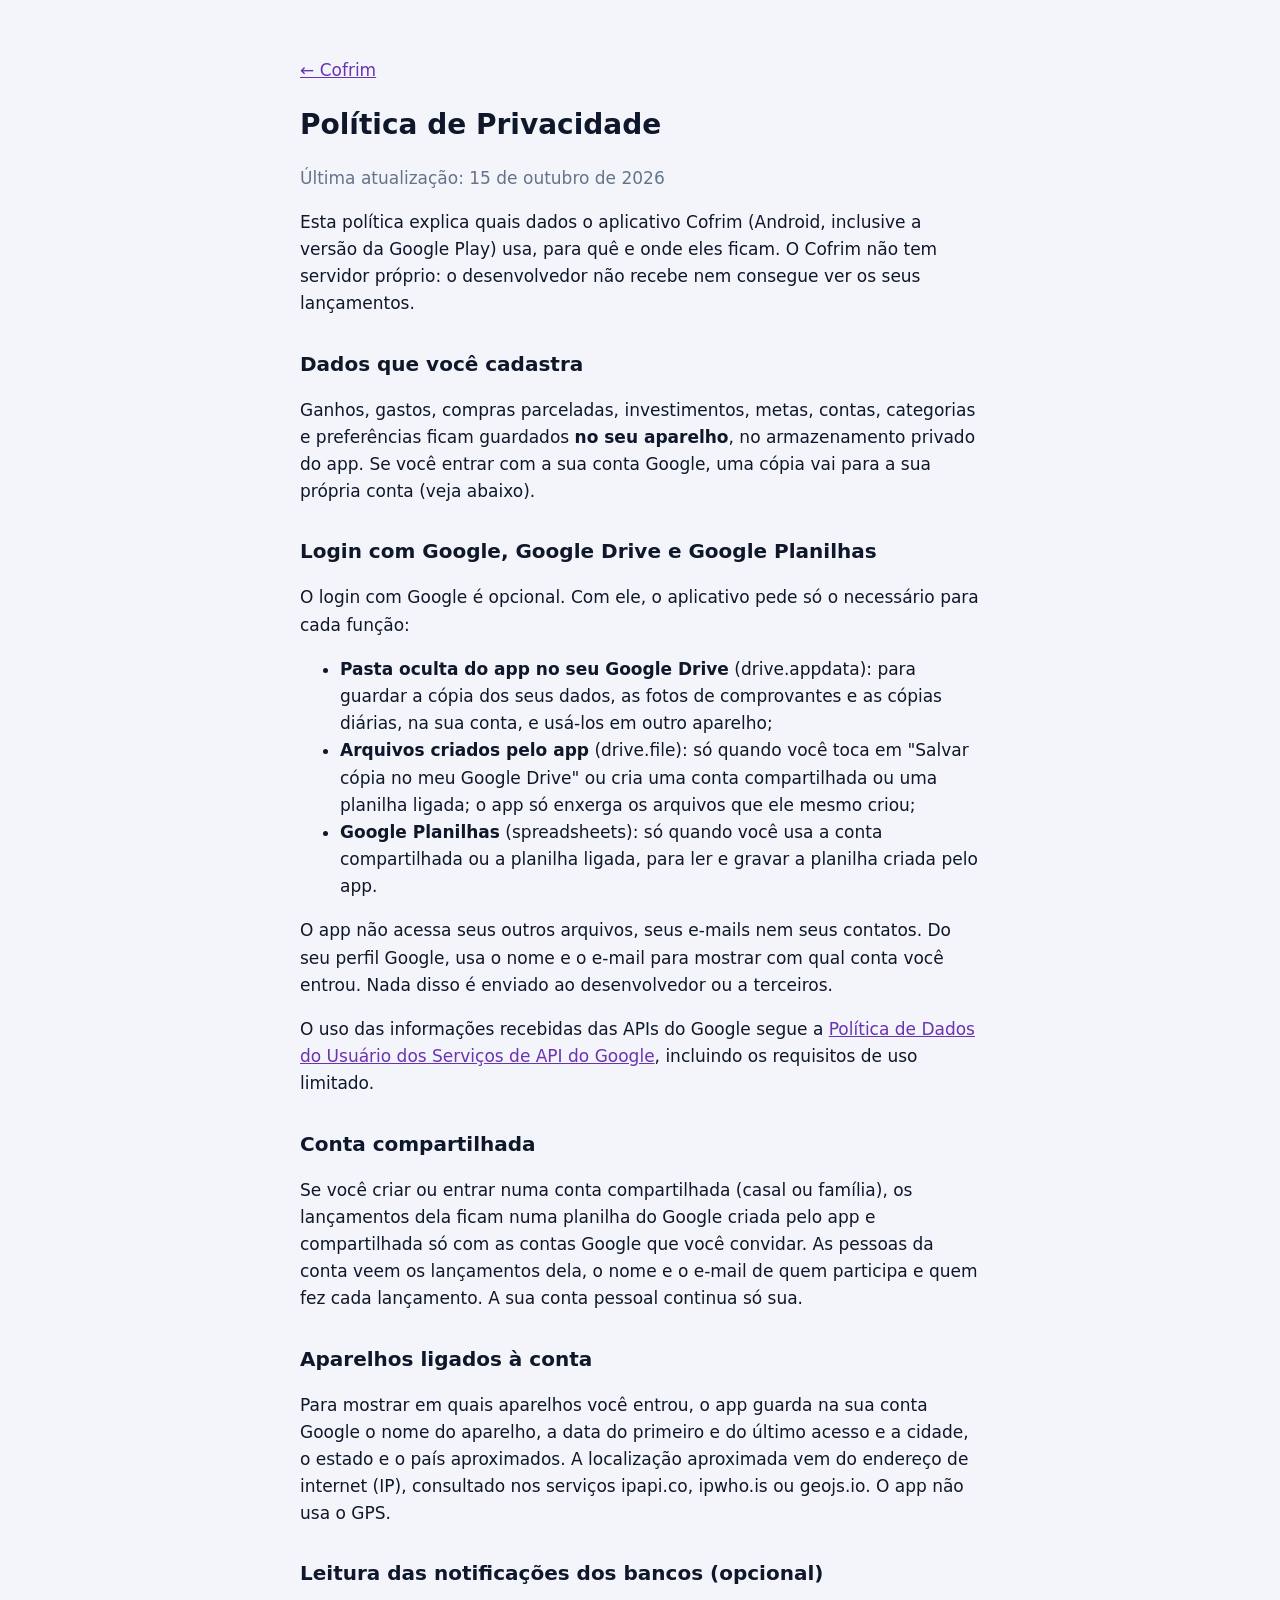
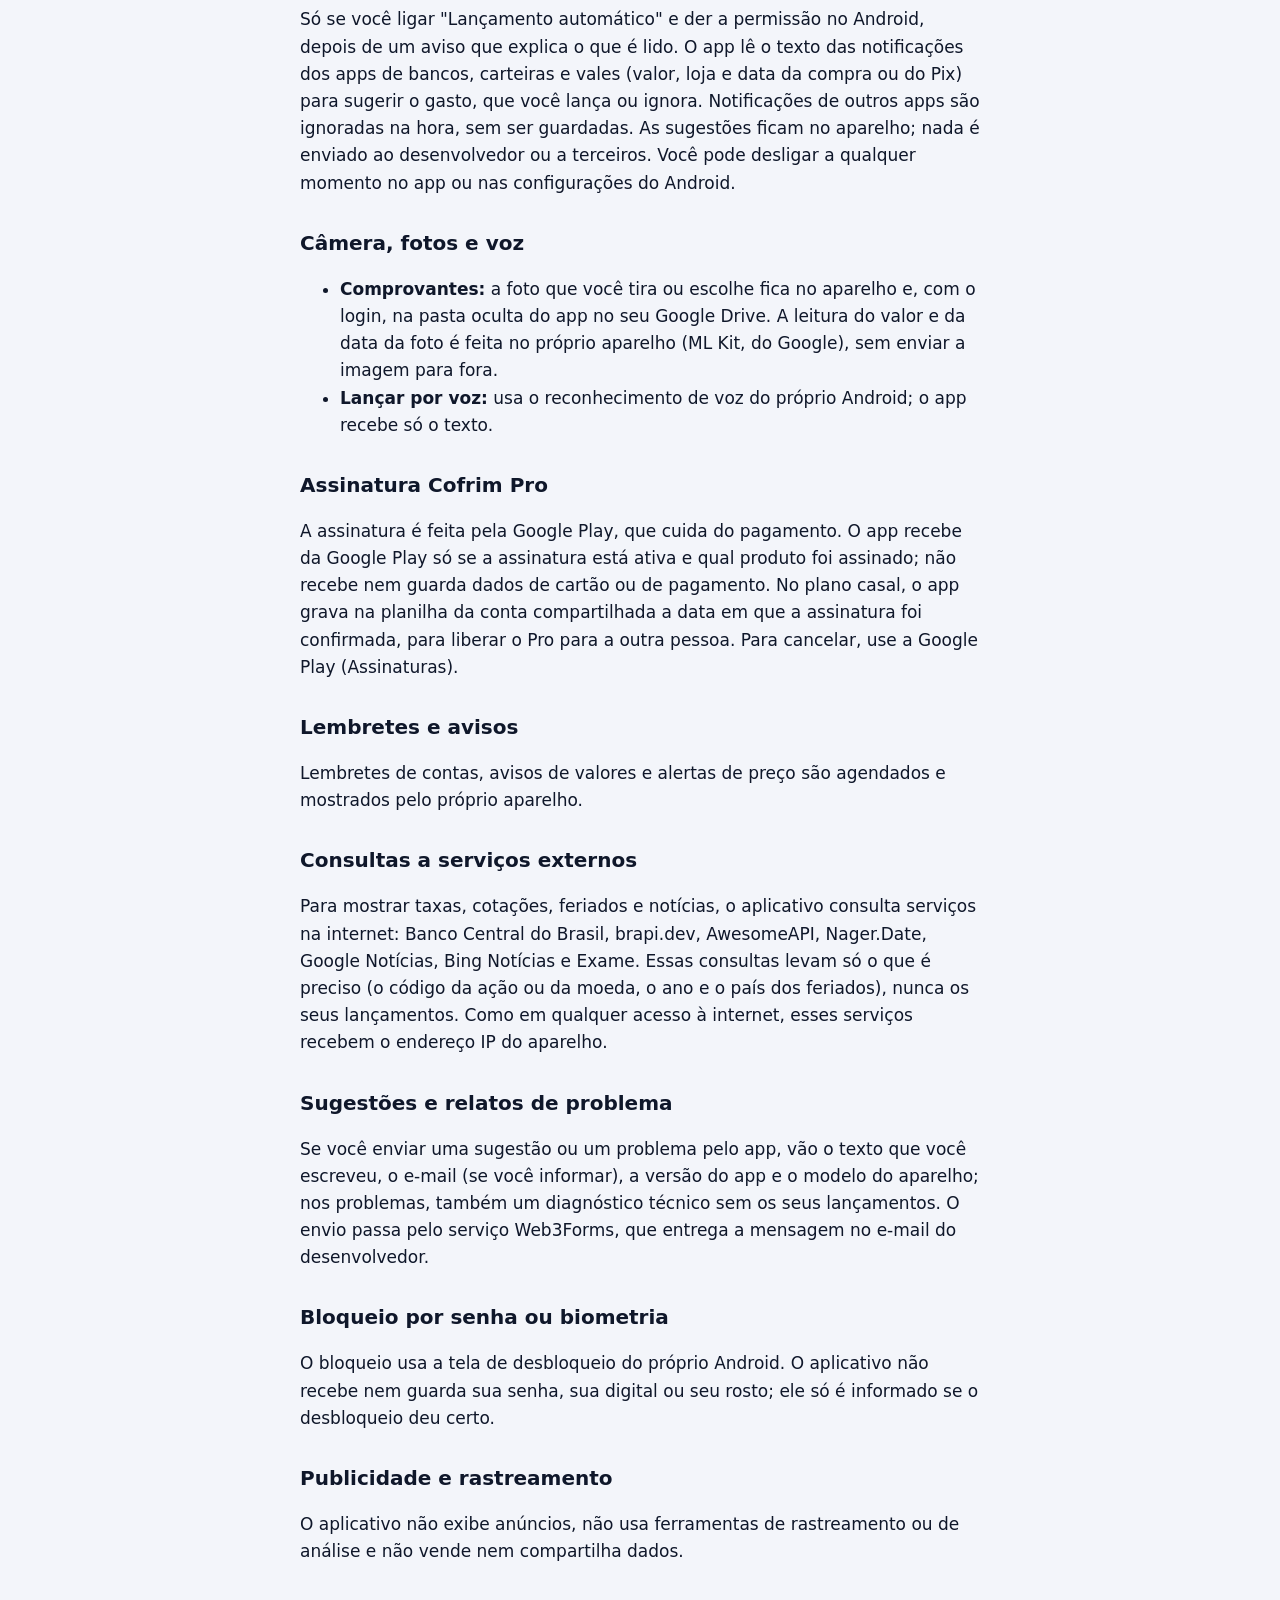
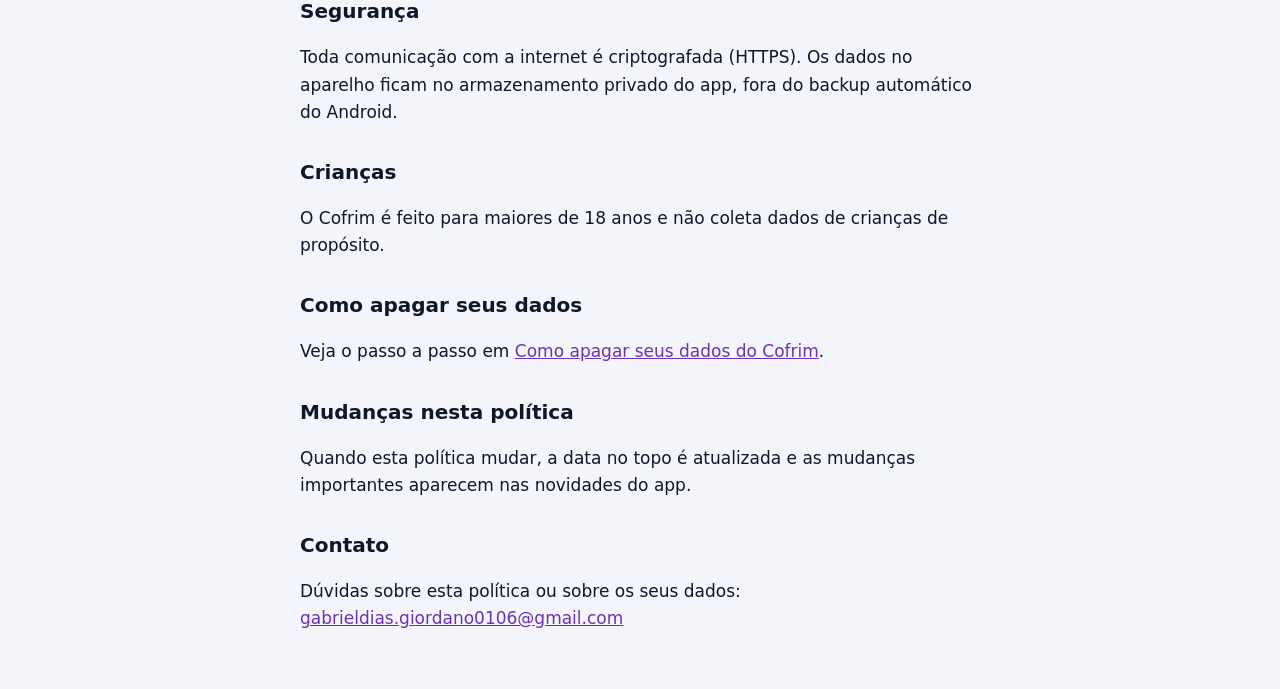
==== privacidade.html @ 3d2cd03a "Política de privacidade completa e página "Como apagar seus dados" (para a Google Play) Política: Dr" ====
<!doctype html>
<html lang="pt-BR">
<head>
<meta charset="utf-8">
<meta name="viewport" content="width=device-width, initial-scale=1">
<title>Política de Privacidade — Cofrim</title>
<style>
  body{margin:0;font:17px/1.6 system-ui,-apple-system,"Segoe UI",Roboto,sans-serif;color:#0f172a;background:#f3f5fa}
  main{max-width:680px;margin:0 auto;padding:40px 20px}
  h1{font-size:28px;margin-bottom:4px} h2{margin-top:30px;font-size:20px}
  a{color:#6b33b4} .muted{color:#64748b}
</style>
</head>
<body>
<main>
  <p><a href="index.html">← Cofrim</a></p>
  <h1>Política de Privacidade</h1>
  <p class="muted">Última atualização: 15 de outubro de 2026</p>

  <p>Esta política explica quais dados o aplicativo Cofrim (Android, inclusive a versão da Google Play) usa, para quê e
    onde eles ficam. O Cofrim não tem servidor próprio: o desenvolvedor não recebe nem consegue ver os seus lançamentos.</p>

  <h2>Dados que você cadastra</h2>
  <p>Ganhos, gastos, compras parceladas, investimentos, metas, contas, categorias e preferências ficam guardados
    <strong>no seu aparelho</strong>, no armazenamento privado do app. Se você entrar com a sua conta Google, uma cópia
    vai para a sua própria conta (veja abaixo).</p>

  <h2>Login com Google, Google Drive e Google Planilhas</h2>
  <p>O login com Google é opcional. Com ele, o aplicativo pede só o necessário para cada função:</p>
  <ul>
    <li><strong>Pasta oculta do app no seu Google Drive</strong> (drive.appdata): para guardar a cópia dos seus dados,
      as fotos de comprovantes e as cópias diárias, na sua conta, e usá-los em outro aparelho;</li>
    <li><strong>Arquivos criados pelo app</strong> (drive.file): só quando você toca em "Salvar cópia no meu Google
      Drive" ou cria uma conta compartilhada ou uma planilha ligada; o app só enxerga os arquivos que ele mesmo criou;</li>
    <li><strong>Google Planilhas</strong> (spreadsheets): só quando você usa a conta compartilhada ou a planilha ligada,
      para ler e gravar a planilha criada pelo app.</li>
  </ul>
  <p>O app não acessa seus outros arquivos, seus e-mails nem seus contatos. Do seu perfil Google, usa o nome e o e-mail
    para mostrar com qual conta você entrou. Nada disso é enviado ao desenvolvedor ou a terceiros.</p>
  <p>O uso das informações recebidas das APIs do Google segue a
    <a href="https://developers.google.com/terms/api-services-user-data-policy">Política de Dados do Usuário dos Serviços de API do Google</a>,
    incluindo os requisitos de uso limitado.</p>

  <h2>Conta compartilhada</h2>
  <p>Se você criar ou entrar numa conta compartilhada (casal ou família), os lançamentos dela ficam numa planilha do
    Google criada pelo app e compartilhada só com as contas Google que você convidar. As pessoas da conta veem os
    lançamentos dela, o nome e o e-mail de quem participa e quem fez cada lançamento. A sua conta pessoal continua só sua.</p>

  <h2>Aparelhos ligados à conta</h2>
  <p>Para mostrar em quais aparelhos você entrou, o app guarda na sua conta Google o nome do aparelho, a data do
    primeiro e do último acesso e a cidade, o estado e o país aproximados. A localização aproximada vem do endereço de
    internet (IP), consultado nos serviços ipapi.co, ipwho.is ou geojs.io. O app não usa o GPS.</p>

  <h2>Leitura das notificações dos bancos (opcional)</h2>
  <p>Só se você ligar "Lançamento automático" e der a permissão no Android, depois de um aviso que explica o que é lido.
    O app lê o texto das notificações dos apps de bancos, carteiras e vales (valor, loja e data da compra ou do Pix)
    para sugerir o gasto, que você lança ou ignora. Notificações de outros apps são ignoradas na hora, sem ser
    guardadas. As sugestões ficam no aparelho; nada é enviado ao desenvolvedor ou a terceiros. Você pode desligar a
    qualquer momento no app ou nas configurações do Android.</p>

  <h2>Câmera, fotos e voz</h2>
  <ul>
    <li><strong>Comprovantes:</strong> a foto que você tira ou escolhe fica no aparelho e, com o login, na pasta oculta
      do app no seu Google Drive. A leitura do valor e da data da foto é feita no próprio aparelho (ML Kit, do Google),
      sem enviar a imagem para fora.</li>
    <li><strong>Lançar por voz:</strong> usa o reconhecimento de voz do próprio Android; o app recebe só o texto.</li>
  </ul>

  <h2>Assinatura Cofrim Pro</h2>
  <p>A assinatura é feita pela Google Play, que cuida do pagamento. O app recebe da Google Play só se a assinatura
    está ativa e qual produto foi assinado; não recebe nem guarda dados de cartão ou de pagamento. No plano casal, o
    app grava na planilha da conta compartilhada a data em que a assinatura foi confirmada, para liberar o Pro para a
    outra pessoa. Para cancelar, use a Google Play (Assinaturas).</p>

  <h2>Lembretes e avisos</h2>
  <p>Lembretes de contas, avisos de valores e alertas de preço são agendados e mostrados pelo próprio aparelho.</p>

  <h2>Consultas a serviços externos</h2>
  <p>Para mostrar taxas, cotações, feriados e notícias, o aplicativo consulta serviços na internet: Banco Central do
    Brasil, brapi.dev, AwesomeAPI, Nager.Date, Google Notícias, Bing Notícias e Exame. Essas consultas levam só o que
    é preciso (o código da ação ou da moeda, o ano e o país dos feriados), nunca os seus lançamentos. Como em qualquer
    acesso à internet, esses serviços recebem o endereço IP do aparelho.</p>

  <h2>Sugestões e relatos de problema</h2>
  <p>Se você enviar uma sugestão ou um problema pelo app, vão o texto que você escreveu, o e-mail (se você informar),
    a versão do app e o modelo do aparelho; nos problemas, também um diagnóstico técnico sem os seus lançamentos. O
    envio passa pelo serviço Web3Forms, que entrega a mensagem no e-mail do desenvolvedor.</p>

  <h2>Bloqueio por senha ou biometria</h2>
  <p>O bloqueio usa a tela de desbloqueio do próprio Android. O aplicativo não recebe nem guarda sua senha,
    sua digital ou seu rosto; ele só é informado se o desbloqueio deu certo.</p>

  <h2>Publicidade e rastreamento</h2>
  <p>O aplicativo não exibe anúncios, não usa ferramentas de rastreamento ou de análise e não vende nem compartilha dados.</p>

  <h2>Segurança</h2>
  <p>Toda comunicação com a internet é criptografada (HTTPS). Os dados no aparelho ficam no armazenamento privado do
    app, fora do backup automático do Android.</p>

  <h2>Crianças</h2>
  <p>O Cofrim é feito para maiores de 18 anos e não coleta dados de crianças de propósito.</p>

  <h2>Como apagar seus dados</h2>
  <p>Veja o passo a passo em <a href="excluir-dados.html">Como apagar seus dados do Cofrim</a>.</p>

  <h2>Mudanças nesta política</h2>
  <p>Quando esta política mudar, a data no topo é atualizada e as mudanças importantes aparecem nas novidades do app.</p>

  <h2>Contato</h2>
  <p>Dúvidas sobre esta política ou sobre os seus dados:
    <a href="mailto:gabrieldias.giordano0106@gmail.com">gabrieldias.giordano0106@gmail.com</a></p>
</main>
</body>
</html>
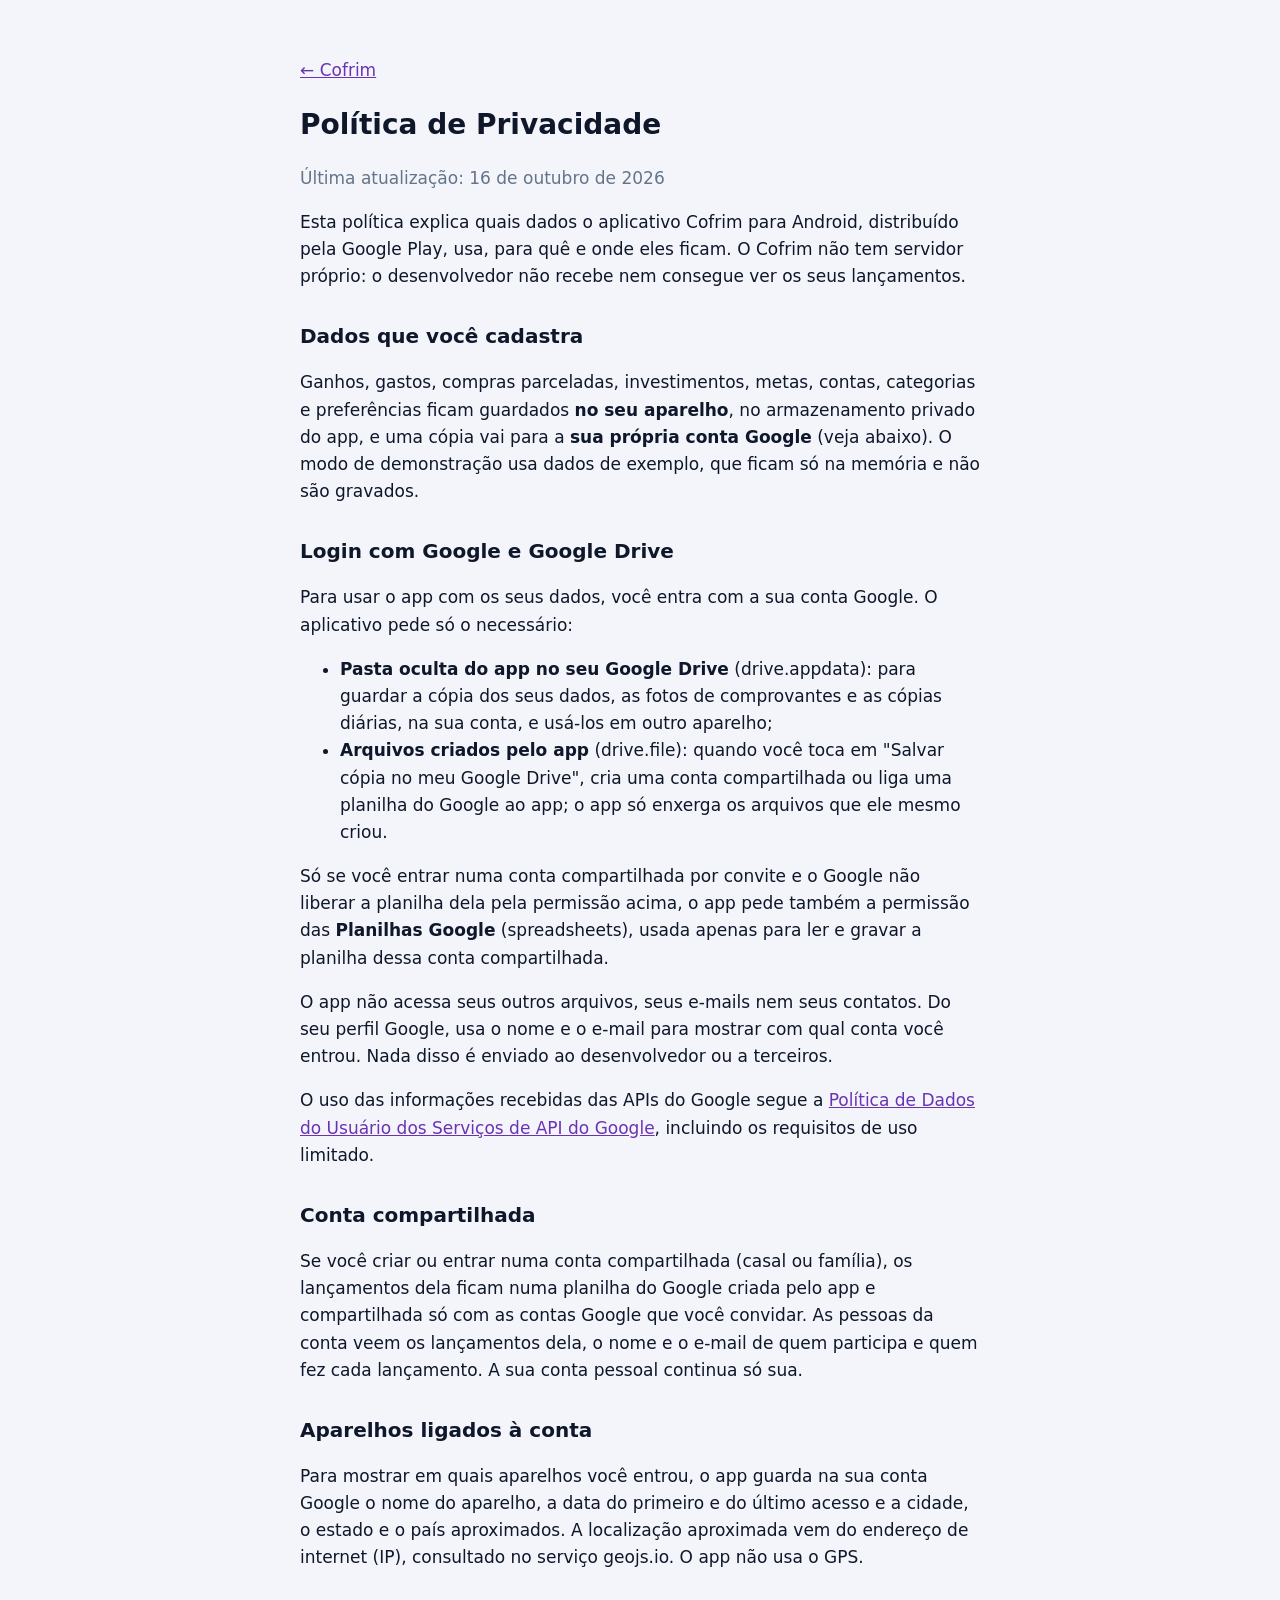
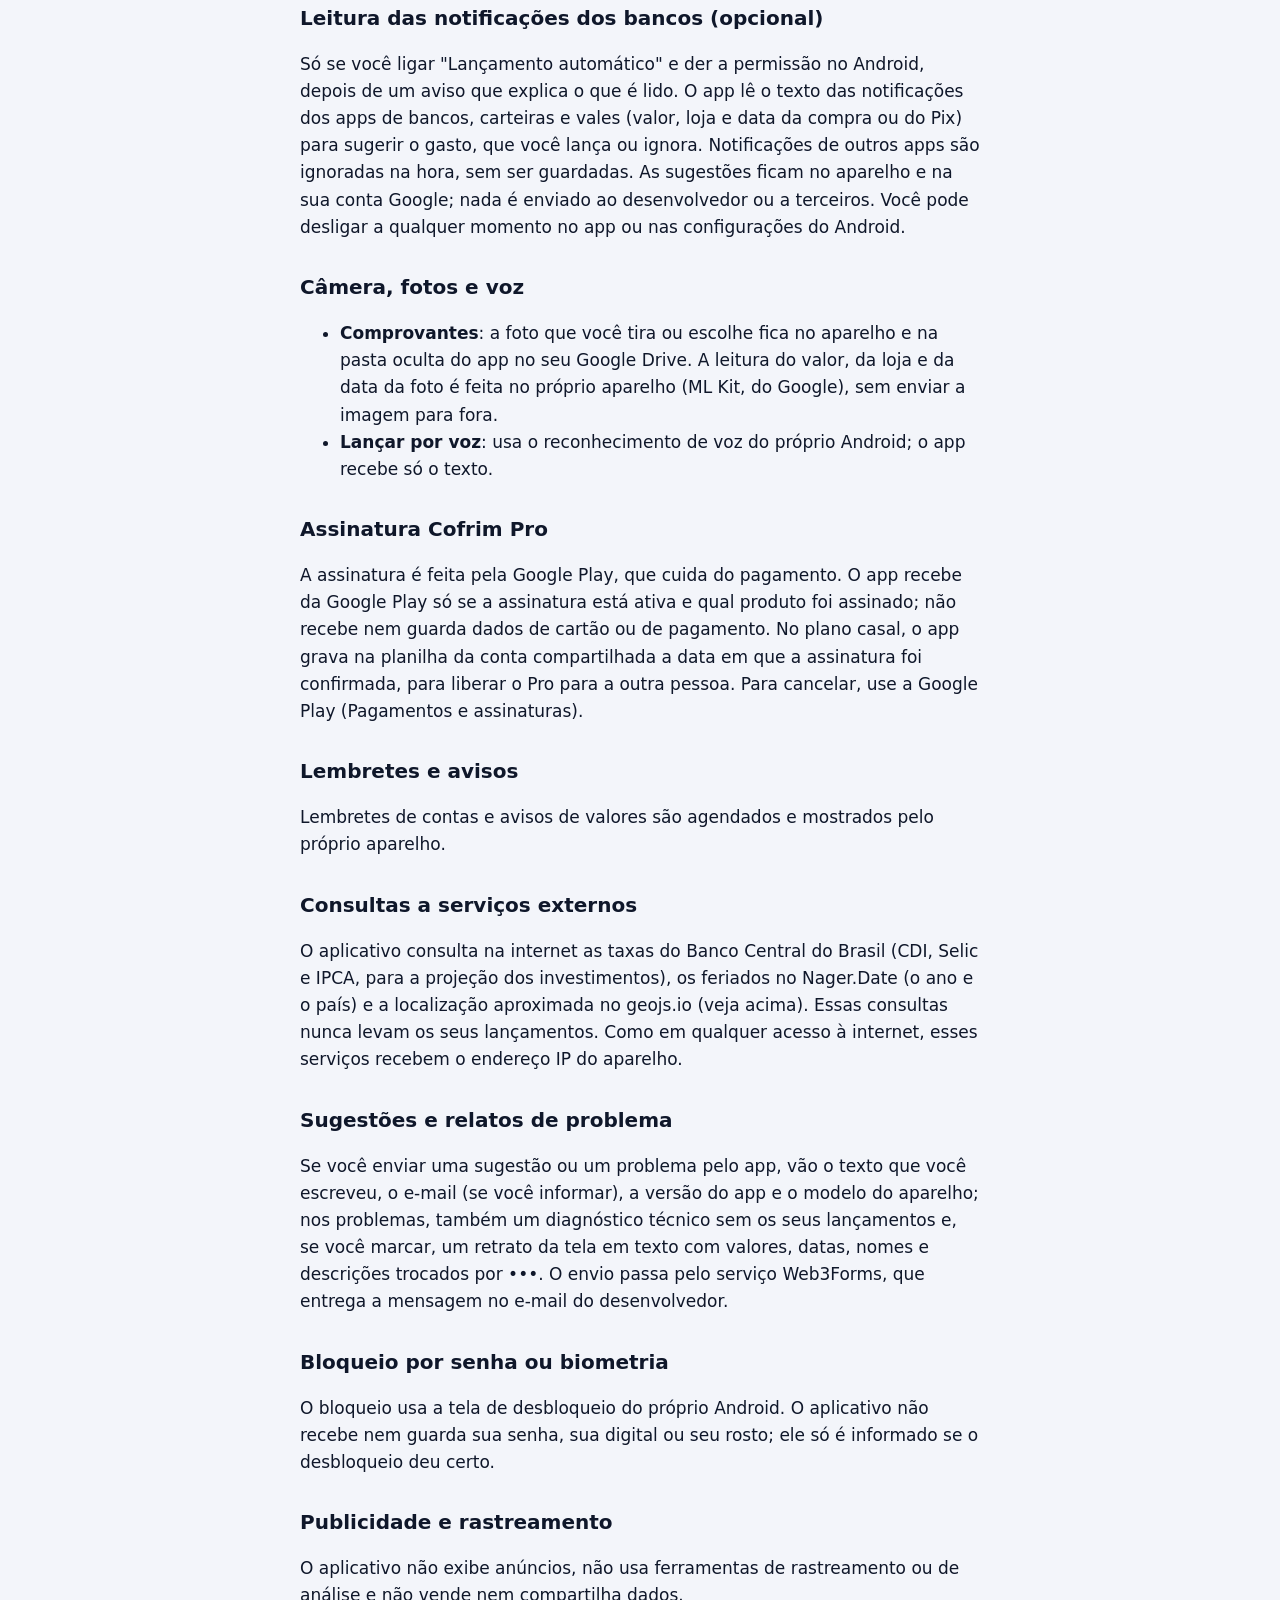
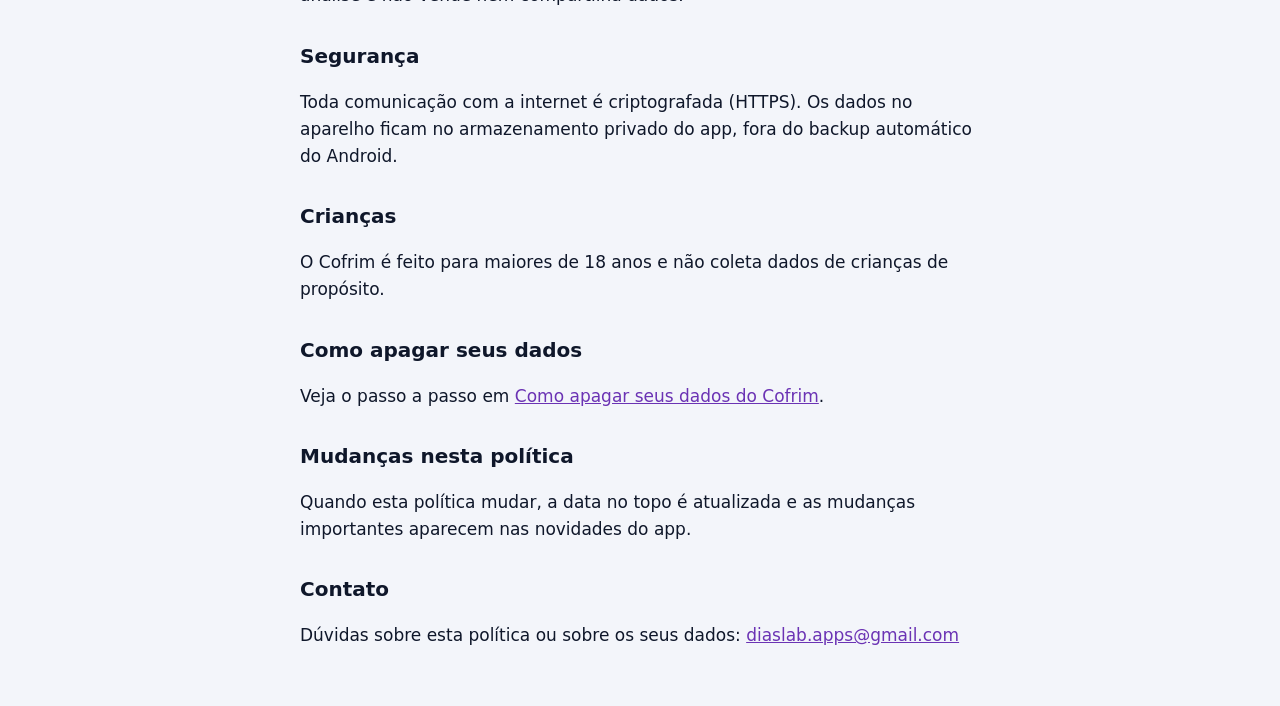
==== commit ce80544b: "Política de privacidade da edição da Google Play Sem notícias e cotações (saíram do app), spreadshee" ====
--- a/privacidade.html
+++ b/privacidade.html
@@ -13,33 +13,36 @@
 </head>
 <body>
 <main>
-  <p><a href="index.html">← Cofrim</a></p>
+  <p><a href="https://cofrim.github.io/">← Cofrim</a></p>
   <h1>Política de Privacidade</h1>
-  <p class="muted">Última atualização: 15 de outubro de 2026</p>
+  <p class="muted">Última atualização: 16 de outubro de 2026</p>
 
-  <p>Esta política explica quais dados o aplicativo Cofrim (Android, inclusive a versão da Google Play) usa, para quê e
+  <p>Esta política explica quais dados o aplicativo Cofrim para Android, distribuído pela Google Play, usa, para quê e
     onde eles ficam. O Cofrim não tem servidor próprio: o desenvolvedor não recebe nem consegue ver os seus lançamentos.</p>
 
   <h2>Dados que você cadastra</h2>
   <p>Ganhos, gastos, compras parceladas, investimentos, metas, contas, categorias e preferências ficam guardados
-    <strong>no seu aparelho</strong>, no armazenamento privado do app. Se você entrar com a sua conta Google, uma cópia
-    vai para a sua própria conta (veja abaixo).</p>
+    <strong>no seu aparelho</strong>, no armazenamento privado do app, e uma cópia vai para a <strong>sua própria
+    conta Google</strong> (veja abaixo). O modo de demonstração usa dados de exemplo, que ficam só na memória e não
+    são gravados.</p>
 
-  <h2>Login com Google, Google Drive e Google Planilhas</h2>
-  <p>O login com Google é opcional. Com ele, o aplicativo pede só o necessário para cada função:</p>
+  <h2>Login com Google e Google Drive</h2>
+  <p>Para usar o app com os seus dados, você entra com a sua conta Google. O aplicativo pede só o necessário:</p>
   <ul>
     <li><strong>Pasta oculta do app no seu Google Drive</strong> (drive.appdata): para guardar a cópia dos seus dados,
       as fotos de comprovantes e as cópias diárias, na sua conta, e usá-los em outro aparelho;</li>
-    <li><strong>Arquivos criados pelo app</strong> (drive.file): só quando você toca em "Salvar cópia no meu Google
-      Drive" ou cria uma conta compartilhada ou uma planilha ligada; o app só enxerga os arquivos que ele mesmo criou;</li>
-    <li><strong>Google Planilhas</strong> (spreadsheets): só quando você usa a conta compartilhada ou a planilha ligada,
-      para ler e gravar a planilha criada pelo app.</li>
+    <li><strong>Arquivos criados pelo app</strong> (drive.file): quando você toca em "Salvar cópia no meu Google
+      Drive", cria uma conta compartilhada ou liga uma planilha do Google ao app; o app só enxerga os arquivos que ele
+      mesmo criou.</li>
   </ul>
+  <p>Só se você entrar numa conta compartilhada por convite e o Google não liberar a planilha dela pela permissão
+    acima, o app pede também a permissão das <strong>Planilhas Google</strong> (spreadsheets), usada apenas para ler
+    e gravar a planilha dessa conta compartilhada.</p>
   <p>O app não acessa seus outros arquivos, seus e-mails nem seus contatos. Do seu perfil Google, usa o nome e o e-mail
     para mostrar com qual conta você entrou. Nada disso é enviado ao desenvolvedor ou a terceiros.</p>
   <p>O uso das informações recebidas das APIs do Google segue a
-    <a href="https://developers.google.com/terms/api-services-user-data-policy">Política de Dados do Usuário dos Serviços de API do Google</a>,
-    incluindo os requisitos de uso limitado.</p>
+    <a href="https://developers.google.com/terms/api-services-user-data-policy">Política de Dados do Usuário dos
+    Serviços de API do Google</a>, incluindo os requisitos de uso limitado.</p>
 
   <h2>Conta compartilhada</h2>
   <p>Se você criar ou entrar numa conta compartilhada (casal ou família), os lançamentos dela ficam numa planilha do
@@ -49,42 +52,43 @@
   <h2>Aparelhos ligados à conta</h2>
   <p>Para mostrar em quais aparelhos você entrou, o app guarda na sua conta Google o nome do aparelho, a data do
     primeiro e do último acesso e a cidade, o estado e o país aproximados. A localização aproximada vem do endereço de
-    internet (IP), consultado nos serviços ipapi.co, ipwho.is ou geojs.io. O app não usa o GPS.</p>
+    internet (IP), consultado no serviço geojs.io. O app não usa o GPS.</p>
 
   <h2>Leitura das notificações dos bancos (opcional)</h2>
   <p>Só se você ligar "Lançamento automático" e der a permissão no Android, depois de um aviso que explica o que é lido.
     O app lê o texto das notificações dos apps de bancos, carteiras e vales (valor, loja e data da compra ou do Pix)
     para sugerir o gasto, que você lança ou ignora. Notificações de outros apps são ignoradas na hora, sem ser
-    guardadas. As sugestões ficam no aparelho; nada é enviado ao desenvolvedor ou a terceiros. Você pode desligar a
-    qualquer momento no app ou nas configurações do Android.</p>
+    guardadas. As sugestões ficam no aparelho e na sua conta Google; nada é enviado ao desenvolvedor ou a terceiros.
+    Você pode desligar a qualquer momento no app ou nas configurações do Android.</p>
 
   <h2>Câmera, fotos e voz</h2>
   <ul>
-    <li><strong>Comprovantes:</strong> a foto que você tira ou escolhe fica no aparelho e, com o login, na pasta oculta
-      do app no seu Google Drive. A leitura do valor e da data da foto é feita no próprio aparelho (ML Kit, do Google),
+    <li><strong>Comprovantes</strong>: a foto que você tira ou escolhe fica no aparelho e na pasta oculta do app no
+      seu Google Drive. A leitura do valor, da loja e da data da foto é feita no próprio aparelho (ML Kit, do Google),
       sem enviar a imagem para fora.</li>
-    <li><strong>Lançar por voz:</strong> usa o reconhecimento de voz do próprio Android; o app recebe só o texto.</li>
+    <li><strong>Lançar por voz</strong>: usa o reconhecimento de voz do próprio Android; o app recebe só o texto.</li>
   </ul>
 
   <h2>Assinatura Cofrim Pro</h2>
   <p>A assinatura é feita pela Google Play, que cuida do pagamento. O app recebe da Google Play só se a assinatura
     está ativa e qual produto foi assinado; não recebe nem guarda dados de cartão ou de pagamento. No plano casal, o
     app grava na planilha da conta compartilhada a data em que a assinatura foi confirmada, para liberar o Pro para a
-    outra pessoa. Para cancelar, use a Google Play (Assinaturas).</p>
+    outra pessoa. Para cancelar, use a Google Play (Pagamentos e assinaturas).</p>
 
   <h2>Lembretes e avisos</h2>
-  <p>Lembretes de contas, avisos de valores e alertas de preço são agendados e mostrados pelo próprio aparelho.</p>
+  <p>Lembretes de contas e avisos de valores são agendados e mostrados pelo próprio aparelho.</p>
 
   <h2>Consultas a serviços externos</h2>
-  <p>Para mostrar taxas, cotações, feriados e notícias, o aplicativo consulta serviços na internet: Banco Central do
-    Brasil, brapi.dev, AwesomeAPI, Nager.Date, Google Notícias, Bing Notícias e Exame. Essas consultas levam só o que
-    é preciso (o código da ação ou da moeda, o ano e o país dos feriados), nunca os seus lançamentos. Como em qualquer
-    acesso à internet, esses serviços recebem o endereço IP do aparelho.</p>
+  <p>O aplicativo consulta na internet as taxas do Banco Central do Brasil (CDI, Selic e IPCA, para a projeção dos
+    investimentos), os feriados no Nager.Date (o ano e o país) e a localização aproximada no geojs.io (veja acima).
+    Essas consultas nunca levam os seus lançamentos. Como em qualquer acesso à internet, esses serviços recebem o
+    endereço IP do aparelho.</p>
 
   <h2>Sugestões e relatos de problema</h2>
   <p>Se você enviar uma sugestão ou um problema pelo app, vão o texto que você escreveu, o e-mail (se você informar),
-    a versão do app e o modelo do aparelho; nos problemas, também um diagnóstico técnico sem os seus lançamentos. O
-    envio passa pelo serviço Web3Forms, que entrega a mensagem no e-mail do desenvolvedor.</p>
+    a versão do app e o modelo do aparelho; nos problemas, também um diagnóstico técnico sem os seus lançamentos e,
+    se você marcar, um retrato da tela em texto com valores, datas, nomes e descrições trocados por •••. O envio passa
+    pelo serviço Web3Forms, que entrega a mensagem no e-mail do desenvolvedor.</p>
 
   <h2>Bloqueio por senha ou biometria</h2>
   <p>O bloqueio usa a tela de desbloqueio do próprio Android. O aplicativo não recebe nem guarda sua senha,
@@ -108,7 +112,7 @@
 
   <h2>Contato</h2>
   <p>Dúvidas sobre esta política ou sobre os seus dados:
-    <a href="mailto:gabrieldias.giordano0106@gmail.com">gabrieldias.giordano0106@gmail.com</a></p>
+    <a href="mailto:diaslab.apps@gmail.com">diaslab.apps@gmail.com</a></p>
 </main>
 </body>
 </html>
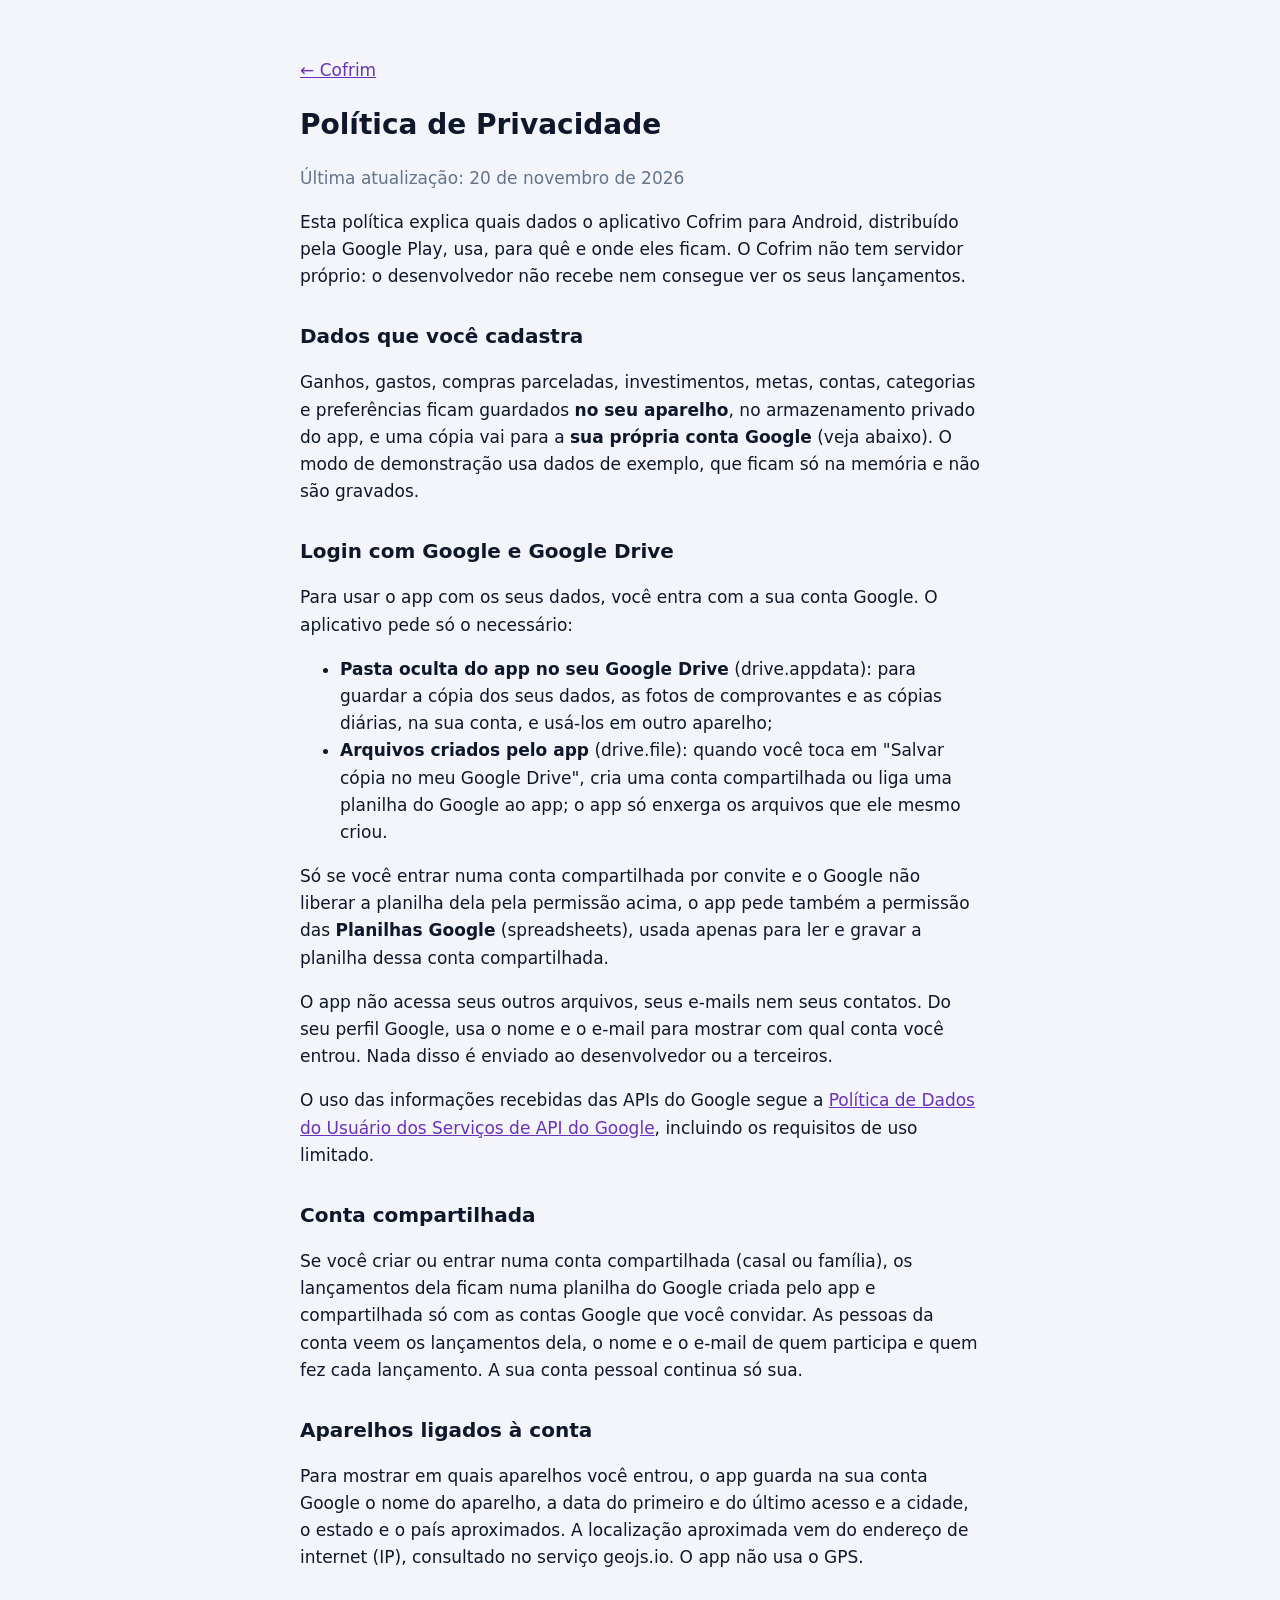
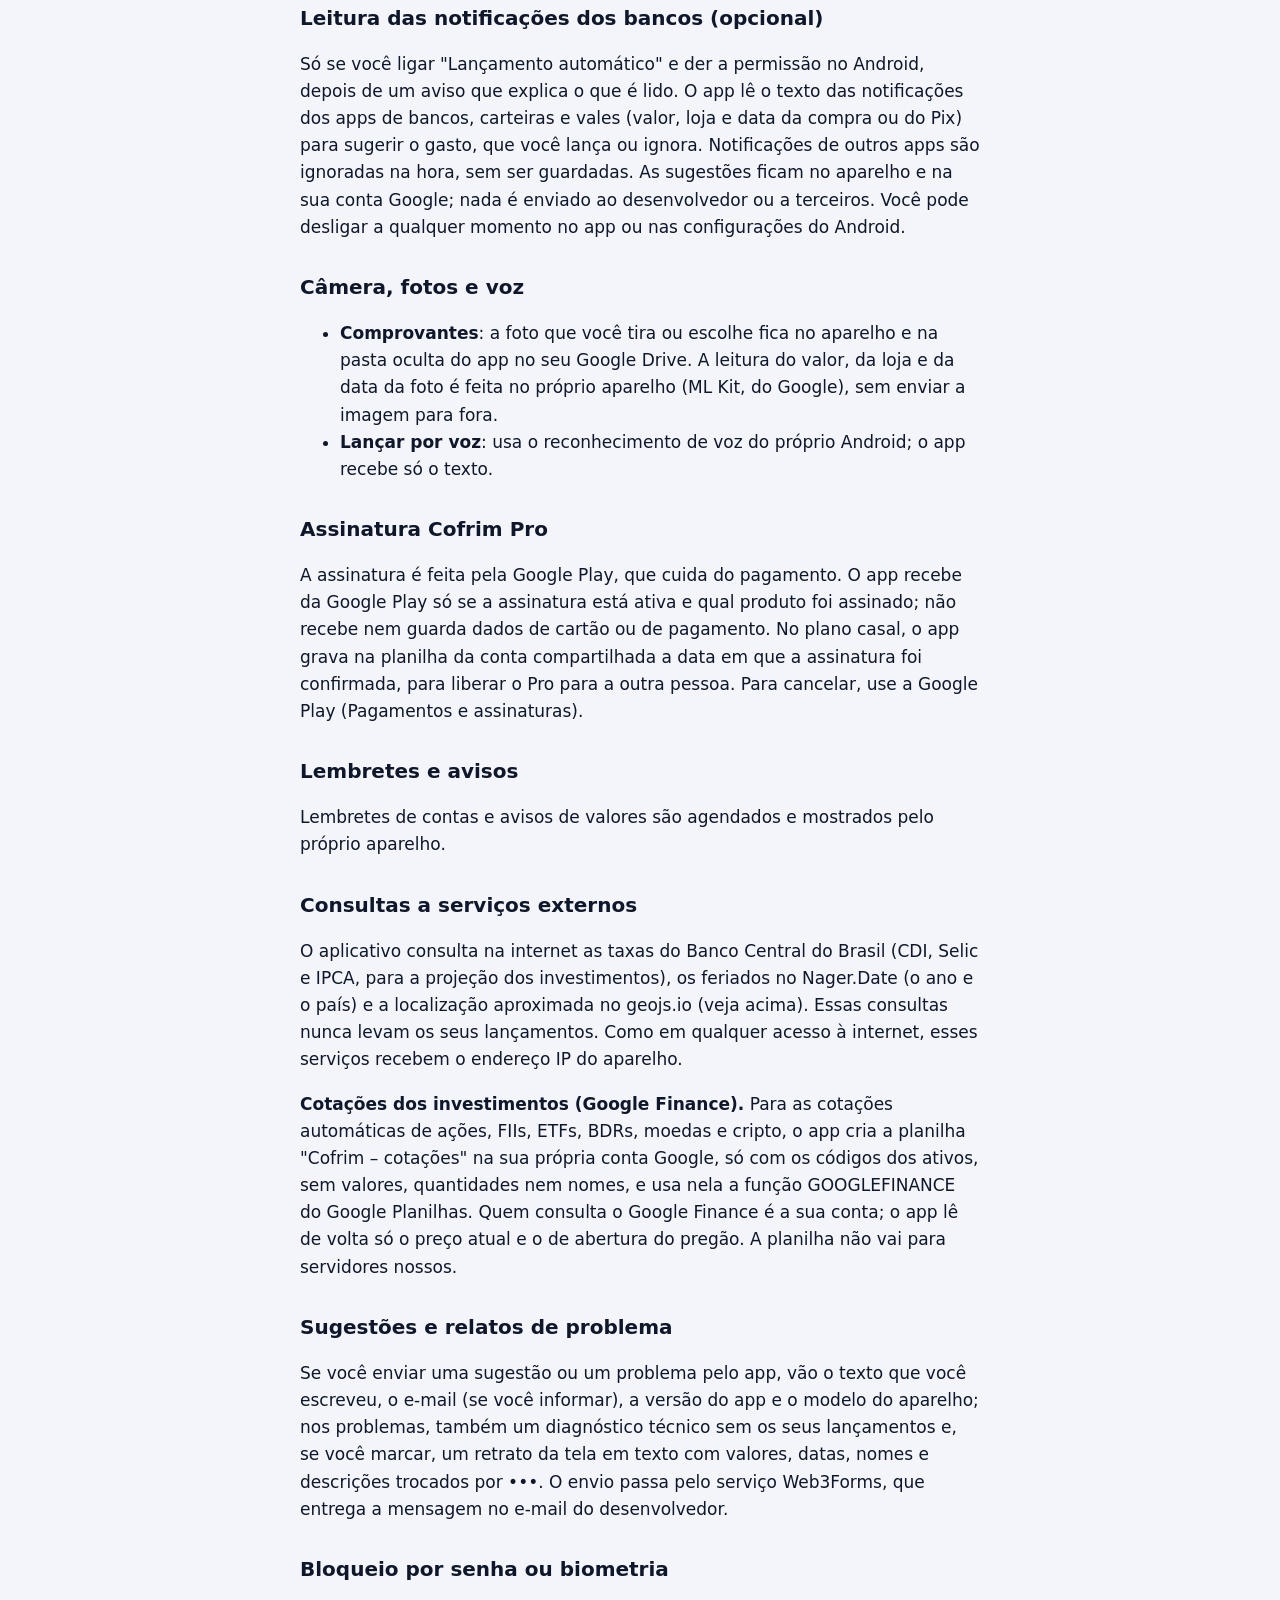
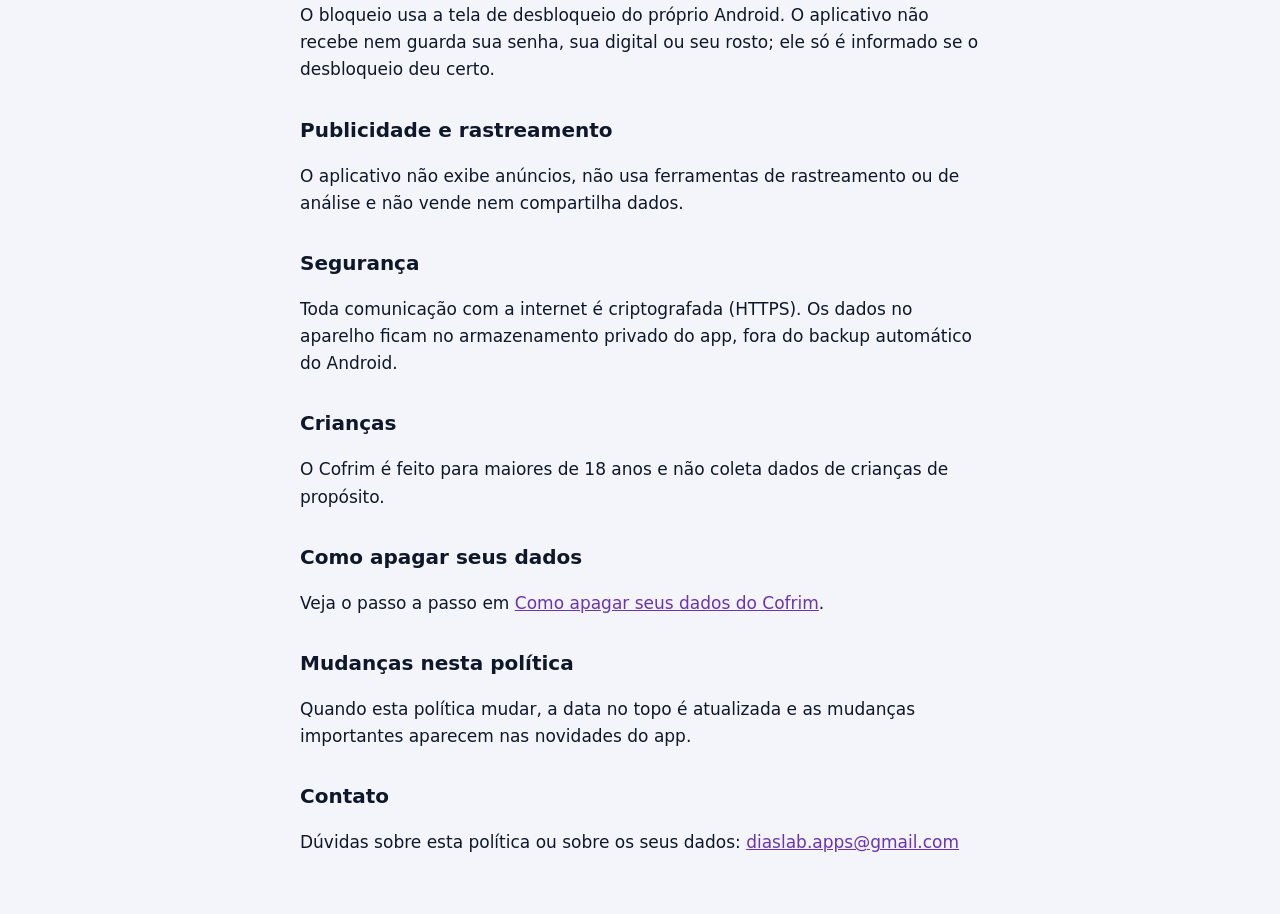
==== commit 355bb080: "Política de privacidade: cotações pela planilha "Cofrim – cotações" (Google Finance) O mesmo item da" ====
--- a/privacidade.html
+++ b/privacidade.html
@@ -15,7 +15,7 @@
 <main>
   <p><a href="https://cofrim.github.io/">← Cofrim</a></p>
   <h1>Política de Privacidade</h1>
-  <p class="muted">Última atualização: 16 de outubro de 2026</p>
+  <p class="muted">Última atualização: 20 de novembro de 2026</p>
 
   <p>Esta política explica quais dados o aplicativo Cofrim para Android, distribuído pela Google Play, usa, para quê e
     onde eles ficam. O Cofrim não tem servidor próprio: o desenvolvedor não recebe nem consegue ver os seus lançamentos.</p>
@@ -83,6 +83,11 @@
     investimentos), os feriados no Nager.Date (o ano e o país) e a localização aproximada no geojs.io (veja acima).
     Essas consultas nunca levam os seus lançamentos. Como em qualquer acesso à internet, esses serviços recebem o
     endereço IP do aparelho.</p>
+  <p><strong>Cotações dos investimentos (Google Finance).</strong> Para as cotações automáticas de ações, FIIs, ETFs,
+    BDRs, moedas e cripto, o app cria a planilha "Cofrim – cotações" na sua própria conta Google, só com os códigos dos
+    ativos, sem valores, quantidades nem nomes, e usa nela a função GOOGLEFINANCE do Google Planilhas. Quem consulta o
+    Google Finance é a sua conta; o app lê de volta só o preço atual e o de abertura do pregão. A planilha não vai para
+    servidores nossos.</p>
 
   <h2>Sugestões e relatos de problema</h2>
   <p>Se você enviar uma sugestão ou um problema pelo app, vão o texto que você escreveu, o e-mail (se você informar),
